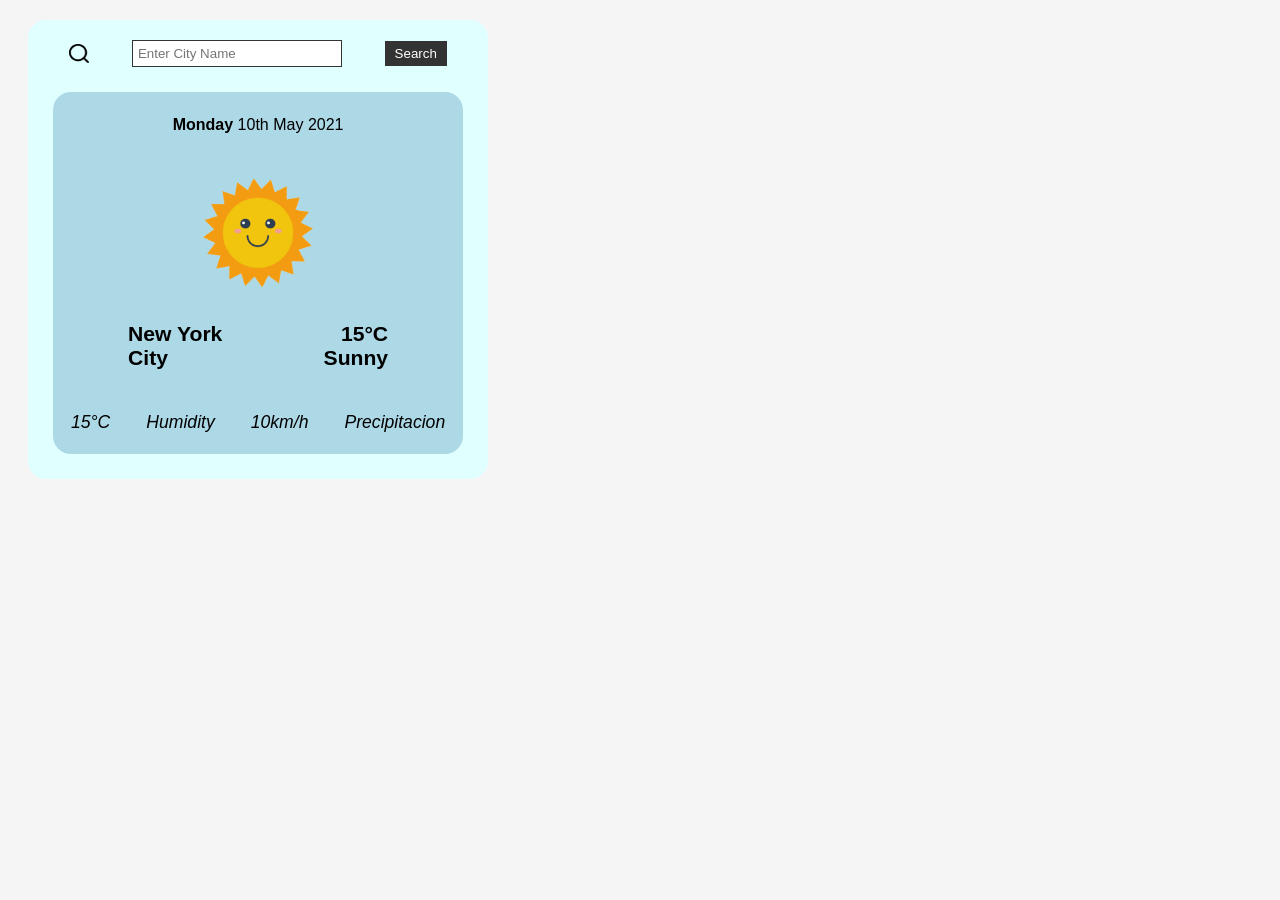
==== index.html @ 3534132d "chore: moved files from src folder to root directory" ====
<!DOCTYPE html>
<html lang="en">
<head>
    <meta charset="UTF-8">
    <meta name="viewport" content="width=device-width, initial-scale=1.0">
    <link rel="stylesheet" href="style.css">
    <title>Foresight - Weather Service</title>
</head>
    <script src="config.js"></script>
    <script src="main.js"></script>
<body>
    <div class="container">
        <div class="search-box">
            <img src="/assets/icons/search.png" alt="search" class="search-icon" width="20px" length="10px">
            <input type="text" class="search-bar" placeholder="Enter City Name">
            <button class="search-btn" target="">Search</button>
        </div>
        
        <div class="weather-box">
            <p style="padding: 20px"><b>Monday</b> 10th May 2021</p>
            <div class="location">
                <img style="margin-bottom: 7px; padding: 10px;" src="/assets/icons/sunny.png" alt="sunny" class="weather-icon" height="130px">
                <div class="location-details">
                    <p style="text-align: left">New York City</p>
                    <p style="text-align: right">15°C<br>Sunny</p>
                </div>
            </div>

            <div class="meteo"> <!--In depth element of overview-->
                <p>15°C</p>
                <p>Humidity</p>
                <p>10km/h</p>
                <p>Precipitacion</p>
            </div>

            </div>
</body>
</html>
---- style.css ----
* {
    border: none;
    outline: none;
    box-sizing: border-box;
}

body {
    height: 100px;
    font-family: 'Roboto', sans-serif;
    background-color: whitesmoke;
    color: #333;
    line-height: 1.6;
    font-size: 16px;
}

.container {
    max-width: fit-content;
    justify-content: center;
    align-items: center;
    margin: 20px;
    border-radius: 18px;
    overflow: hidden;
    font-family: 'Roboto', sans-serif;
    transition: 0.6s ease-out;
    background: lightcyan;
}

.search-box {
    display: flex;
    justify-content: space-around;
    align-items: center;
    margin: 20px;
}

.search-box input {
    padding: 5px;
    width: 50%;
    border: 1px solid #333;
}

.search-box input:focus {
    transition: 0.2s ease-in;
    color: white;
    background-color: #333;
}

.search-btn {
    background-color: #333;
    color: #fff;
    padding: 5px 10px;
    cursor: pointer;
}

.search-btn:hover {
    transition: 0.2s ease-in;
    background-color: #555;
}

.weather-box {
    text-align: center;
    color: black;
    background-color: lightblue;
    border-radius: 18px;
    max-width: fit-content;
    margin: 25px;
    display: block;
}

.weather-box p {
    padding: 20px;
    margin: 0;
}

.location {
    width: 300px;
    padding: 10px;
    display: inline-block;
}

.location p {
    padding: 0;
    margin: 10px;
    line-height: 24px;
    font-size: 1.2em;
    font-weight: 600;
}

.location-details {
    display: grid;
    grid-template-columns: 1fr 1fr;
    font-size: 1.1em;
    width: 100%;
}

.meteo {
    text-align: center;
    display: flex;
    justify-content: space-between;
    font-size: 1.1em;
    font-style: italic;
}

.meteo p {
    padding: 10px;
    margin: 8px;
}
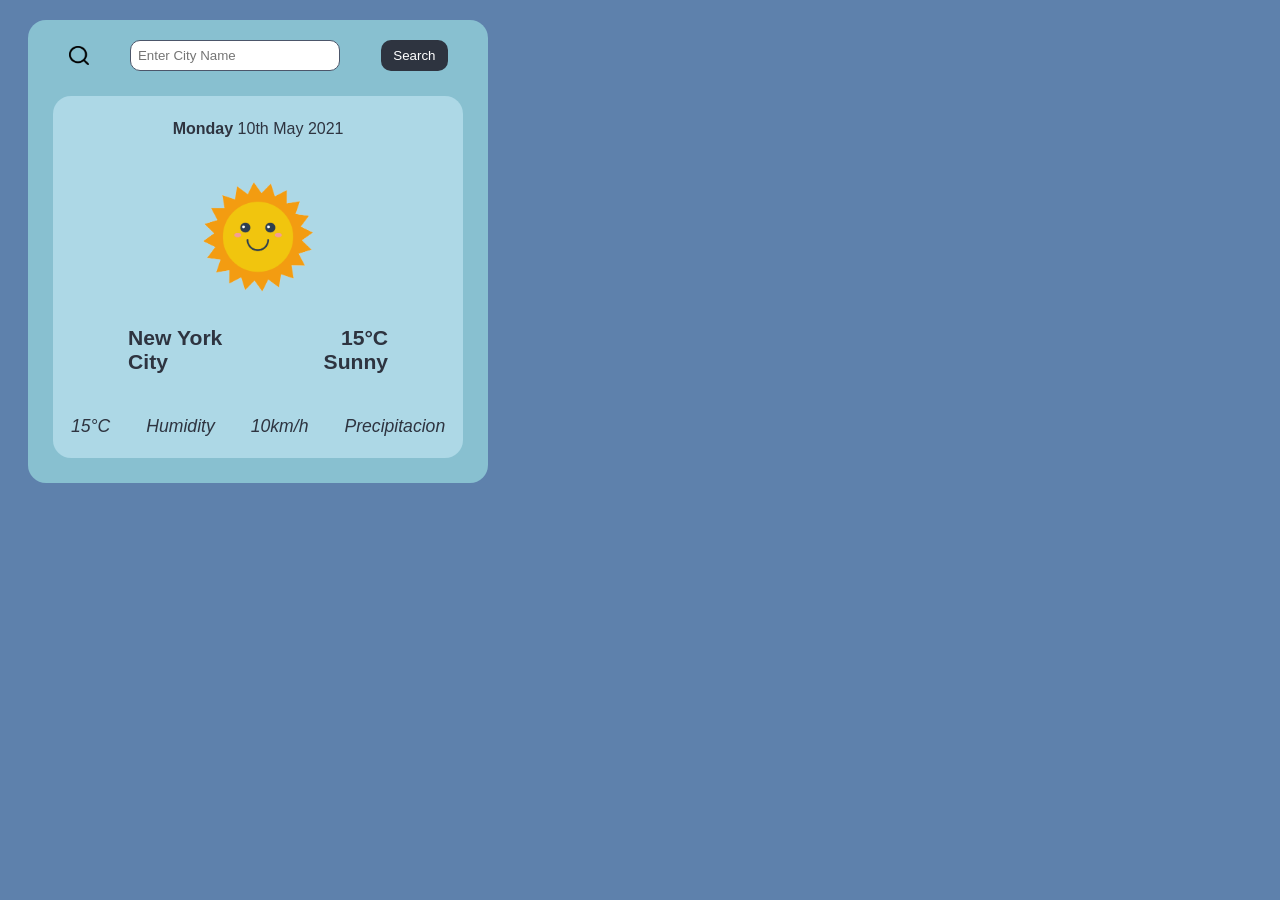
==== commit 6185c402: "ref: remove unnecessary class #minor" ====
--- a/index.html
+++ b/index.html
@@ -1,38 +1,35 @@
 <!DOCTYPE html>
 <html lang="en">
-<head>
-    <meta charset="UTF-8">
-    <meta name="viewport" content="width=device-width, initial-scale=1.0">
-    <link rel="stylesheet" href="style.css">
-    <title>Foresight - Weather Service</title>
-</head>
-    <script src="config.js"></script>
-    <script src="main.js"></script>
-<body>
-    <div class="container">
-        <div class="search-box">
-            <img src="/assets/icons/search.png" alt="search" class="search-icon" width="20px" length="10px">
-            <input type="text" class="search-bar" placeholder="Enter City Name">
-            <button class="search-btn" target="">Search</button>
-        </div>
-        
-        <div class="weather-box">
-            <p style="padding: 20px"><b>Monday</b> 10th May 2021</p>
-            <div class="location">
-                <img style="margin-bottom: 7px; padding: 10px;" src="/assets/icons/sunny.png" alt="sunny" class="weather-icon" height="130px">
-                <div class="location-details">
-                    <p style="text-align: left">New York City</p>
-                    <p style="text-align: right">15°C<br>Sunny</p>
+    <head>
+        <meta charset="UTF-8">
+        <meta name="viewport" content="width=device-width, initial-scale=1.0">
+        <link rel="stylesheet" href="styles.css">
+        <title>Foresight - Weather Service</title>
+        <script src="config.js"></script>
+        <script src="main.js"></script>
+    </head>
+    <body>
+        <div class="container">
+            <div class="search-box">
+                <img src="/assets/icons/search.png" alt="search" width="20px" length="10px">
+                <input type="text" class="search-bar" placeholder="Enter City Name">
+                <button class="search-btn" target="">Search</button>
+            </div>
+            <div class="weather-box">
+                <p style="padding: 20px"><b>Monday</b> 10th May 2021</p>
+                <div class="location">
+                    <img style="margin-bottom: 7px; padding: 10px;" src="/assets/icons/sunny.png" alt="sunny" class="weather-icon" height="130px">
+                    <div class="location-details">
+                        <p style="text-align: left">New York City</p>
+                        <p style="text-align: right">15°C<br>Sunny</p>
+                    </div>
+                </div>
+                <div class="meteo"> <!--In depth element of overview-->
+                    <p>15°C</p>
+                    <p>Humidity</p>
+                    <p>10km/h</p>
+                    <p>Precipitacion</p>
                 </div>
             </div>
-
-            <div class="meteo"> <!--In depth element of overview-->
-                <p>15°C</p>
-                <p>Humidity</p>
-                <p>10km/h</p>
-                <p>Precipitacion</p>
-            </div>
-
-            </div>
-</body>
+    </body>
 </html>
--- a/styles.css
+++ b/styles.css
@@ -0,0 +1,108 @@
+* {
+    border: none;
+    outline: none;
+    box-sizing: border-box;
+}
+
+body {
+    height: 100px;
+    font-family: 'Roboto', sans-serif;
+    background-color: #5E81AC;
+    color: #2E3440;
+    line-height: 1.6;
+    font-size: 16px;
+}
+
+.container {
+    max-width: fit-content;
+    justify-content: center;
+    align-items: center;
+    margin: 20px;
+    border-radius: 18px;
+    overflow: hidden;
+    font-family: 'Roboto', sans-serif;
+    transition: 0.6s ease-out;
+    background: #88C0D0;
+}
+
+.search-box {
+    display: flex;
+    justify-content: space-around;
+    align-items: center;
+    margin: 20px;
+}
+
+.search-box input {
+    padding: 7px;
+    width: 50%;
+    border: 1px solid #4C566A;
+    border-radius: 10px;
+}
+
+.search-box input:focus {
+    transition: 0.2s ease-in;
+    color: #2E3440;
+    background-color: #D8DEE9;
+}
+
+.search-btn {
+    background-color: #2E3440;
+    color: #fff;
+    padding: 8px 12px;
+    border-radius: 10px;
+}
+
+.search-btn:hover {
+    transition: 0.2s ease-in;
+    background-color: #4C566A;
+    cursor: pointer;
+}
+
+.weather-box {
+    text-align: center;
+    color: #2E3440;
+    background-color: lightblue;
+    border-radius: 18px;
+    max-width: fit-content;
+    margin: 25px;
+    display: block;
+}
+
+.weather-box p {
+    padding: 20px;
+    margin: 0;
+}
+
+.location {
+    width: 300px;
+    padding: 10px;
+    display: inline-block;
+}
+
+.location p {
+    padding: 0;
+    margin: 10px;
+    line-height: 24px;
+    font-size: 1.2em;
+    font-weight: 600;
+}
+
+.location-details {
+    display: grid;
+    grid-template-columns: 1fr 1fr;
+    font-size: 1.1em;
+    width: 100%;
+}
+
+.meteo {
+    text-align: center;
+    display: flex;
+    justify-content: space-between;
+    font-size: 1.1em;
+    font-style: italic;
+}
+
+.meteo p {
+    padding: 10px;
+    margin: 8px;
+}
